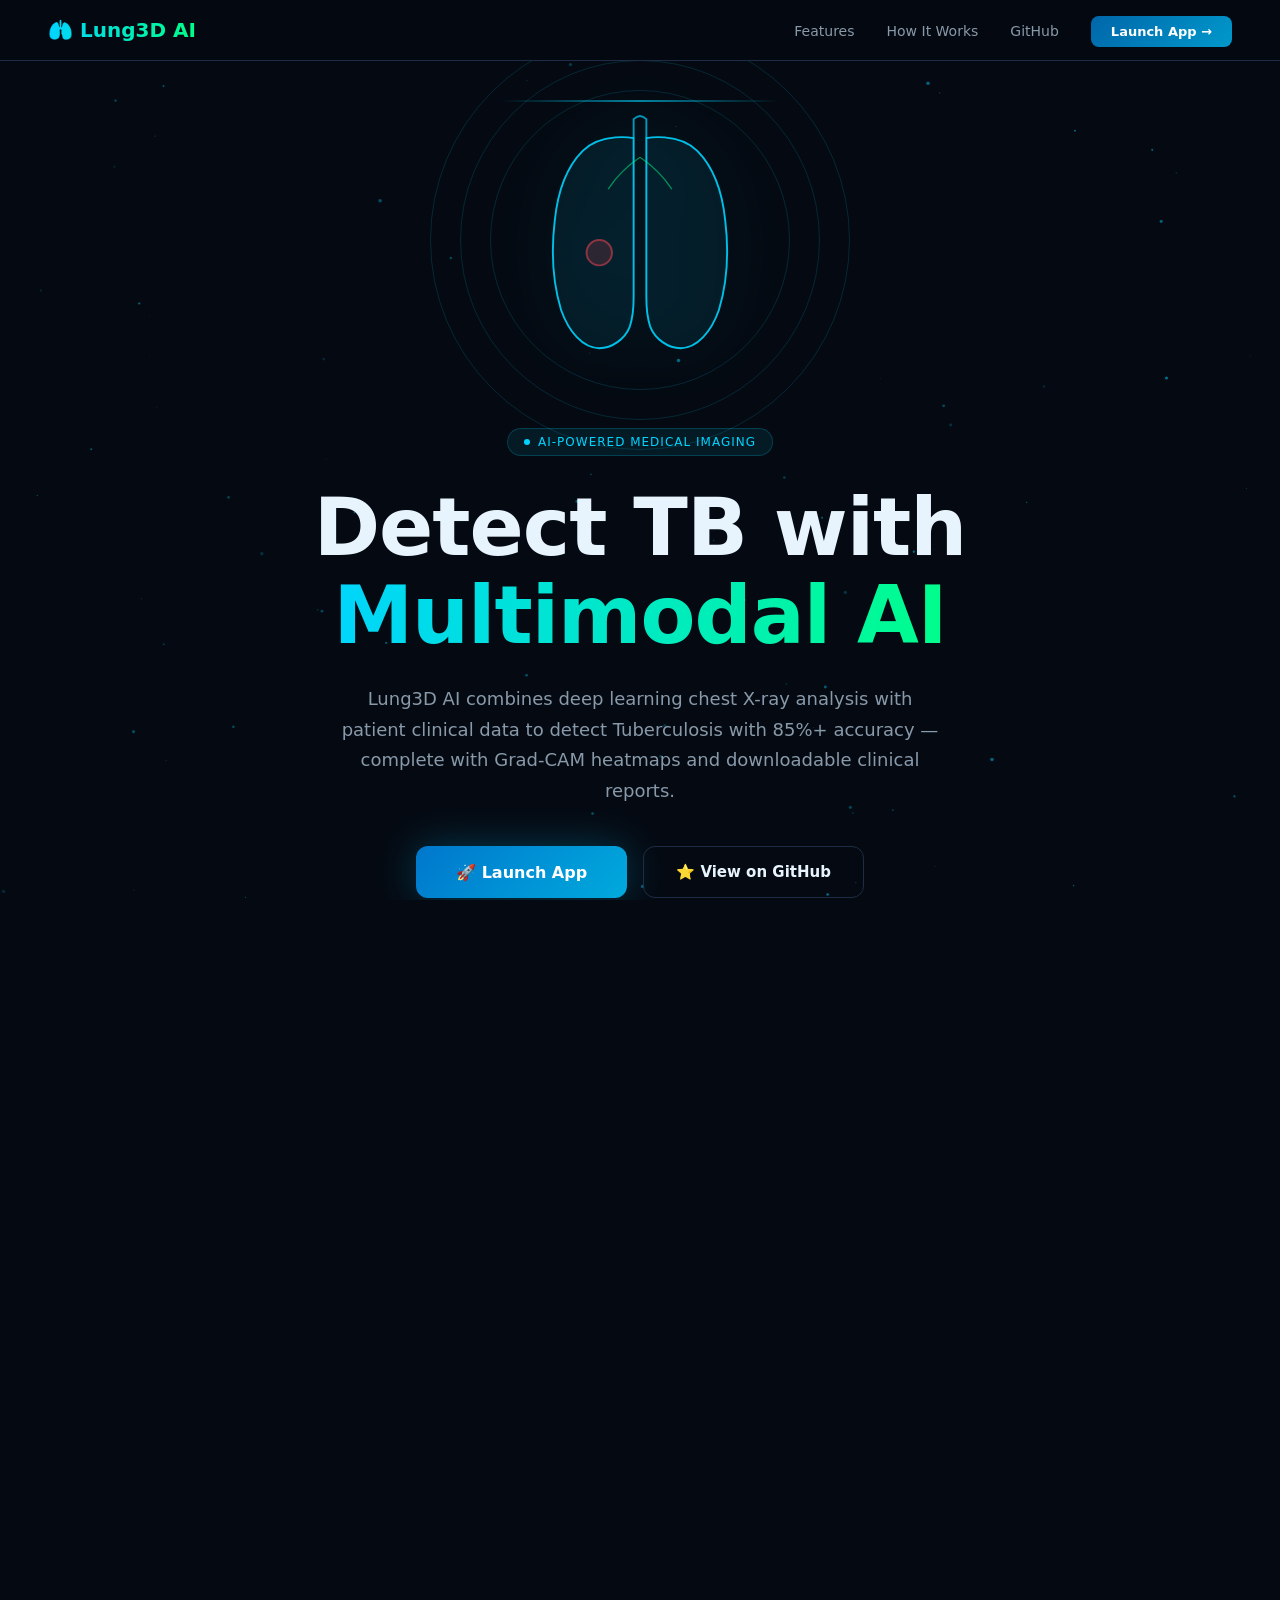
==== templates/landing.html @ 9de023b6 "Add professional landing page with animations" ====
<!DOCTYPE html>
<html lang="en">
<head>
  <meta charset="UTF-8"/>
  <meta name="viewport" content="width=device-width, initial-scale=1.0"/>
  <title>Lung3D AI — AI-Powered TB Detection</title>
  <style>
    /* ── Reset ── */
    *, *::before, *::after {
      box-sizing: border-box;
      margin: 0; padding: 0;
    }

    :root {
      --bg:          #050a12;
      --accent:      #00d4ff;
      --green:       #00ff88;
      --red:         #ff4757;
      --text:        #e8f4fd;
      --text-dim:    #445566;
      --border:      #1e2d45;
      --card:        #0d1520;
    }

    html, body {
      height: 100%;
      background: var(--bg);
      color: var(--text);
      font-family: 'Segoe UI', system-ui, sans-serif;
      overflow-x: hidden;
    }

    /* ── Particle canvas ── */
    #particles {
      position: fixed;
      top: 0; left: 0;
      width: 100%; height: 100%;
      z-index: 0;
      pointer-events: none;
    }

    /* ── Nav ── */
    nav {
      position: fixed;
      top: 0; left: 0; right: 0;
      z-index: 100;
      display: flex;
      justify-content: space-between;
      align-items: center;
      padding: 18px 48px;
      background: rgba(5, 10, 18, 0.85);
      backdrop-filter: blur(12px);
      border-bottom: 1px solid var(--border);
    }

    .nav-logo {
      font-size: 20px;
      font-weight: 700;
      background: linear-gradient(90deg, var(--accent), var(--green));
      -webkit-background-clip: text;
      -webkit-text-fill-color: transparent;
      background-clip: text;
    }

    .nav-links {
      display: flex;
      gap: 32px;
      list-style: none;
    }

    .nav-links a {
      color: #8899aa;
      text-decoration: none;
      font-size: 14px;
      transition: color 0.2s;
    }

    .nav-links a:hover { color: var(--accent); }

    .nav-cta {
      padding: 8px 20px;
      background: linear-gradient(135deg, #0066aa, #0099cc);
      border-radius: 8px;
      color: white !important;
      font-weight: 600 !important;
      font-size: 13px !important;
    }

    /* ── Hero ── */
    .hero {
      position: relative;
      z-index: 1;
      min-height: 100vh;
      display: flex;
      flex-direction: column;
      align-items: center;
      justify-content: center;
      text-align: center;
      padding: 100px 24px 60px;
    }

    .hero-badge {
      display: inline-flex;
      align-items: center;
      gap: 8px;
      padding: 6px 16px;
      background: rgba(0, 212, 255, 0.08);
      border: 1px solid rgba(0, 212, 255, 0.2);
      border-radius: 999px;
      font-size: 12px;
      color: var(--accent);
      margin-bottom: 28px;
      letter-spacing: 1px;
      text-transform: uppercase;
    }

    .badge-dot {
      width: 6px; height: 6px;
      background: var(--accent);
      border-radius: 50%;
      animation: pulse-dot 1.5s infinite;
    }

    @keyframes pulse-dot {
      0%, 100% { opacity: 1; transform: scale(1); }
      50%       { opacity: 0.4; transform: scale(0.7); }
    }

    .hero-title {
      font-size: clamp(42px, 7vw, 80px);
      font-weight: 800;
      line-height: 1.1;
      margin-bottom: 24px;
      letter-spacing: -1px;
    }

    .hero-title .line1 { color: var(--text); }

    .hero-title .line2 {
      background: linear-gradient(
        90deg, var(--accent), var(--green), var(--accent)
      );
      background-size: 200%;
      -webkit-background-clip: text;
      -webkit-text-fill-color: transparent;
      background-clip: text;
      animation: shimmer 3s linear infinite;
    }

    @keyframes shimmer {
      0%   { background-position: 0% }
      100% { background-position: 200% }
    }

    .hero-sub {
      font-size: clamp(15px, 2vw, 18px);
      color: #8899aa;
      max-width: 600px;
      line-height: 1.7;
      margin-bottom: 40px;
    }

    .hero-buttons {
      display: flex;
      gap: 16px;
      flex-wrap: wrap;
      justify-content: center;
      margin-bottom: 64px;
    }

    .btn-launch {
      padding: 16px 40px;
      background: linear-gradient(135deg, #0077cc, #00aadd);
      color: white;
      border: none;
      border-radius: 12px;
      font-size: 16px;
      font-weight: 700;
      cursor: pointer;
      text-decoration: none;
      display: inline-flex;
      align-items: center;
      gap: 10px;
      transition: all 0.3s;
      box-shadow: 0 0 40px rgba(0, 170, 221, 0.3);
    }

    .btn-launch:hover {
      transform: translateY(-2px);
      box-shadow: 0 0 60px rgba(0, 170, 221, 0.5);
    }

    .btn-github {
      padding: 16px 32px;
      background: transparent;
      color: var(--text);
      border: 1px solid var(--border);
      border-radius: 12px;
      font-size: 15px;
      font-weight: 600;
      cursor: pointer;
      text-decoration: none;
      display: inline-flex;
      align-items: center;
      gap: 10px;
      transition: all 0.3s;
    }

    .btn-github:hover {
      border-color: var(--accent);
      color: var(--accent);
    }

    /* ── Lung animation ── */
    .lung-visual {
      position: relative;
      width: 280px;
      height: 280px;
      margin-bottom: 48px;
    }

    .lung-svg {
      width: 100%;
      height: 100%;
      filter: drop-shadow(0 0 30px rgba(0, 212, 255, 0.4));
      animation: float 4s ease-in-out infinite;
    }

    @keyframes float {
      0%, 100% { transform: translateY(0px); }
      50%       { transform: translateY(-12px); }
    }

    .lung-ring {
      position: absolute;
      top: 50%; left: 50%;
      transform: translate(-50%, -50%);
      border-radius: 50%;
      border: 1px solid rgba(0, 212, 255, 0.15);
      animation: ring-expand 3s ease-out infinite;
    }

    .lung-ring:nth-child(1) {
      width: 300px; height: 300px;
      animation-delay: 0s;
    }
    .lung-ring:nth-child(2) {
      width: 360px; height: 360px;
      animation-delay: 1s;
    }
    .lung-ring:nth-child(3) {
      width: 420px; height: 420px;
      animation-delay: 2s;
    }

    @keyframes ring-expand {
      0%   { opacity: 0.5; transform: translate(-50%,-50%) scale(0.8); }
      100% { opacity: 0;   transform: translate(-50%,-50%) scale(1.2); }
    }

    /* ── Stats bar ── */
    .stats-bar {
      display: flex;
      gap: 48px;
      justify-content: center;
      flex-wrap: wrap;
      padding: 32px;
      background: var(--card);
      border: 1px solid var(--border);
      border-radius: 16px;
      max-width: 700px;
      width: 100%;
    }

    .stat-item {
      text-align: center;
    }

    .stat-value {
      font-size: 32px;
      font-weight: 800;
      background: linear-gradient(135deg, var(--accent), var(--green));
      -webkit-background-clip: text;
      -webkit-text-fill-color: transparent;
      background-clip: text;
    }

    .stat-label {
      font-size: 12px;
      color: #445566;
      text-transform: uppercase;
      letter-spacing: 1px;
      margin-top: 4px;
    }

    /* ── Features section ── */
    .features {
      position: relative;
      z-index: 1;
      max-width: 1100px;
      margin: 0 auto;
      padding: 80px 24px;
    }

    .section-title {
      text-align: center;
      font-size: 36px;
      font-weight: 700;
      margin-bottom: 12px;
    }

    .section-sub {
      text-align: center;
      color: #8899aa;
      font-size: 15px;
      margin-bottom: 48px;
    }

    .features-grid {
      display: grid;
      grid-template-columns: repeat(auto-fit, minmax(280px, 1fr));
      gap: 20px;
    }

    .feature-card {
      background: var(--card);
      border: 1px solid var(--border);
      border-radius: 16px;
      padding: 28px;
      transition: all 0.3s;
      position: relative;
      overflow: hidden;
    }

    .feature-card::before {
      content: '';
      position: absolute;
      top: 0; left: 0; right: 0;
      height: 2px;
      background: linear-gradient(90deg, var(--accent), var(--green));
      opacity: 0;
      transition: opacity 0.3s;
    }

    .feature-card:hover {
      border-color: rgba(0, 212, 255, 0.3);
      transform: translateY(-4px);
      box-shadow: 0 12px 40px rgba(0, 0, 0, 0.4);
    }

    .feature-card:hover::before { opacity: 1; }

    .feature-icon {
      font-size: 36px;
      margin-bottom: 16px;
    }

    .feature-title {
      font-size: 17px;
      font-weight: 700;
      margin-bottom: 10px;
      color: var(--text);
    }

    .feature-desc {
      font-size: 13px;
      color: #8899aa;
      line-height: 1.7;
    }

    /* ── How it works ── */
    .how-it-works {
      position: relative;
      z-index: 1;
      max-width: 900px;
      margin: 0 auto;
      padding: 0 24px 80px;
    }

    .steps {
      display: grid;
      grid-template-columns: repeat(auto-fit, minmax(200px, 1fr));
      gap: 0;
      position: relative;
    }

    .steps::before {
      content: '';
      position: absolute;
      top: 32px;
      left: 10%;
      right: 10%;
      height: 1px;
      background: linear-gradient(
        90deg, transparent, var(--accent), transparent
      );
    }

    .step {
      text-align: center;
      padding: 20px 16px;
    }

    .step-num {
      width: 64px; height: 64px;
      border-radius: 50%;
      background: var(--card);
      border: 2px solid var(--accent);
      display: flex;
      align-items: center;
      justify-content: center;
      font-size: 22px;
      margin: 0 auto 16px;
      position: relative;
      z-index: 1;
    }

    .step-title {
      font-size: 14px;
      font-weight: 700;
      margin-bottom: 8px;
      color: var(--accent);
    }

    .step-desc {
      font-size: 12px;
      color: #8899aa;
      line-height: 1.6;
    }

    /* ── CTA section ── */
    .cta-section {
      position: relative;
      z-index: 1;
      text-align: center;
      padding: 80px 24px;
      background: linear-gradient(
        180deg,
        transparent,
        rgba(0, 212, 255, 0.03),
        transparent
      );
    }

    .cta-title {
      font-size: 40px;
      font-weight: 800;
      margin-bottom: 16px;
    }

    .cta-sub {
      color: #8899aa;
      font-size: 16px;
      margin-bottom: 36px;
    }

    /* ── Footer ── */
    footer {
      position: relative;
      z-index: 1;
      text-align: center;
      padding: 24px;
      border-top: 1px solid var(--border);
      color: #445566;
      font-size: 12px;
    }

    /* ── Scan animation ── */
    .scan-line {
      position: absolute;
      left: 0; right: 0;
      height: 2px;
      background: linear-gradient(
        90deg,
        transparent,
        var(--accent),
        transparent
      );
      animation: scan 3s ease-in-out infinite;
      opacity: 0.6;
      top: 0;
    }

    @keyframes scan {
      0%   { top: 0%;   opacity: 0; }
      10%  { opacity: 0.6; }
      90%  { opacity: 0.6; }
      100% { top: 100%; opacity: 0; }
    }
  </style>
</head>
<body>

<!-- Particle canvas -->
<canvas id="particles"></canvas>

<!-- Nav -->
<nav>
  <div class="nav-logo">🫁 Lung3D AI</div>
  <ul class="nav-links">
    <li><a href="#features">Features</a></li>
    <li><a href="#how">How It Works</a></li>
    <li>
      <a href="https://github.com/murtuja43/lung3d-ai"
         target="_blank">GitHub</a>
    </li>
    <li>
      <a href="/app" class="nav-cta">Launch App →</a>
    </li>
  </ul>
</nav>

<!-- Hero -->
<section class="hero">

  <div class="lung-visual">
    <div class="lung-ring"></div>
    <div class="lung-ring"></div>
    <div class="lung-ring"></div>
    <div class="scan-line"></div>
    <svg class="lung-svg" viewBox="0 0 200 220"
         fill="none" xmlns="http://www.w3.org/2000/svg">
      <!-- Left lung -->
      <path d="M95 30 C95 30 70 25 55 40
               C40 55 35 75 33 95
               C30 120 32 145 38 165
               C44 182 55 195 68 195
               C78 195 88 188 92 178
               C94 172 95 165 95 155 Z"
            fill="rgba(0,212,255,0.08)"
            stroke="#00d4ff" stroke-width="1.5"
            opacity="0.9"/>
      <!-- Right lung -->
      <path d="M105 30 C105 30 130 25 145 40
               C160 55 165 75 167 95
               C170 120 168 145 162 165
               C156 182 145 195 132 195
               C122 195 112 188 108 178
               C106 172 105 165 105 155 Z"
            fill="rgba(0,212,255,0.08)"
            stroke="#00d4ff" stroke-width="1.5"
            opacity="0.9"/>
      <!-- Trachea -->
      <path d="M95 30 L95 15 Q100 10 105 15 L105 30"
            stroke="#00d4ff" stroke-width="1.5"
            fill="none" opacity="0.7"/>
      <!-- Bronchi left -->
      <path d="M100 45 Q85 55 75 70"
            stroke="#00ff88" stroke-width="1"
            fill="none" opacity="0.5"/>
      <!-- Bronchi right -->
      <path d="M100 45 Q115 55 125 70"
            stroke="#00ff88" stroke-width="1"
            fill="none" opacity="0.5"/>
      <!-- Abnormal region (red dot) -->
      <circle cx="68" cy="120" r="8"
              fill="rgba(255,71,87,0.3)"
              stroke="#ff4757" stroke-width="1.5">
        <animate attributeName="r"
                 values="8;11;8"
                 dur="2s" repeatCount="indefinite"/>
        <animate attributeName="opacity"
                 values="0.8;0.4;0.8"
                 dur="2s" repeatCount="indefinite"/>
      </circle>
    </svg>
  </div>

  <div class="hero-badge">
    <div class="badge-dot"></div>
    AI-Powered Medical Imaging
  </div>

  <h1 class="hero-title">
    <div class="line1">Detect TB with</div>
    <div class="line2">Multimodal AI</div>
  </h1>

  <p class="hero-sub">
    Lung3D AI combines deep learning chest X-ray analysis
    with patient clinical data to detect Tuberculosis with
    85%+ accuracy — complete with Grad-CAM heatmaps and
    downloadable clinical reports.
  </p>

  <div class="hero-buttons">
    <a href="/app" class="btn-launch">
      🚀 Launch App
    </a>
    <a href="https://github.com/murtuja43/lung3d-ai"
       target="_blank" class="btn-github">
      ⭐ View on GitHub
    </a>
  </div>

  <div class="stats-bar">
    <div class="stat-item">
      <div class="stat-value" id="acc-counter">0%</div>
      <div class="stat-label">Model Accuracy</div>
    </div>
    <div class="stat-item">
      <div class="stat-value" id="img-counter">0</div>
      <div class="stat-label">Training Images</div>
    </div>
    <div class="stat-item">
      <div class="stat-value" id="param-counter">0</div>
      <div class="stat-label">Patient Parameters</div>
    </div>
    <div class="stat-item">
      <div class="stat-value">Real</div>
      <div class="stat-label">CNN Model</div>
    </div>
  </div>

</section>

<!-- Features -->
<section class="features" id="features">
  <h2 class="section-title">Everything You Need</h2>
  <p class="section-sub">
    A complete multimodal AI pipeline from X-ray to clinical report
  </p>

  <div class="features-grid">
    <div class="feature-card">
      <div class="feature-icon">🧠</div>
      <div class="feature-title">ResNet18 CNN</div>
      <div class="feature-desc">
        Transfer learning on 800+ real chest X-rays.
        Trained to 85% accuracy on the Montgomery
        & Shenzhen TB datasets.
      </div>
    </div>
    <div class="feature-card">
      <div class="feature-icon">🔥</div>
      <div class="feature-title">Grad-CAM Heatmaps</div>
      <div class="feature-desc">
        Visual explanation of AI decisions. See exactly
        which lung regions the model identified as
        suspicious — overlaid on the original X-ray.
      </div>
    </div>
    <div class="feature-card">
      <div class="feature-icon">👤</div>
      <div class="feature-title">Patient Parameters</div>
      <div class="feature-desc">
        11 clinical parameters including age, BMI,
        symptoms, and risk factors fused with image
        analysis for higher accuracy predictions.
      </div>
    </div>
    <div class="feature-card">
      <div class="feature-icon">🌐</div>
      <div class="feature-title">3D Lung Visualization</div>
      <div class="feature-desc">
        Interactive Three.js 3D point cloud of lung
        tissue. Abnormal regions highlighted in red,
        rotating in real time.
      </div>
    </div>
    <div class="feature-card">
      <div class="feature-icon">📄</div>
      <div class="feature-title">PDF Clinical Report</div>
      <div class="feature-desc">
        Download a professional clinical report with
        patient data, X-ray images, heatmap, prediction
        breakdown, and reasoning.
      </div>
    </div>
    <div class="feature-card">
      <div class="feature-icon">⚡</div>
      <div class="feature-title">Real-time Analysis</div>
      <div class="feature-desc">
        Upload an X-ray and get results in seconds.
        Powered by Apple MPS GPU acceleration and
        optimized inference pipeline.
      </div>
    </div>
  </div>
</section>

<!-- How it works -->
<section class="how-it-works" id="how">
  <h2 class="section-title">How It Works</h2>
  <p class="section-sub">Four steps from upload to diagnosis</p>

  <div class="steps">
    <div class="step">
      <div class="step-num">📋</div>
      <div class="step-title">Enter Patient Data</div>
      <div class="step-desc">
        Fill in age, sex, BMI, symptoms and risk factors
      </div>
    </div>
    <div class="step">
      <div class="step-num">🖼️</div>
      <div class="step-title">Upload X-Ray</div>
      <div class="step-desc">
        Drag & drop a chest X-ray image in PNG or JPG format
      </div>
    </div>
    <div class="step">
      <div class="step-num">🤖</div>
      <div class="step-title">AI Analysis</div>
      <div class="step-desc">
        CNN + clinical fusion model analyzes both inputs
      </div>
    </div>
    <div class="step">
      <div class="step-num">📄</div>
      <div class="step-title">Get Report</div>
      <div class="step-desc">
        View heatmap, prediction, and download PDF report
      </div>
    </div>
  </div>
</section>

<!-- CTA -->
<section class="cta-section">
  <h2 class="cta-title">Ready to Try It?</h2>
  <p class="cta-sub">
    Upload a chest X-ray and get an AI-powered TB analysis in seconds
  </p>
  <a href="/app" class="btn-launch">
    🚀 Launch Lung3D AI
  </a>
</section>

<!-- Footer -->
<footer>
  <p>
    🫁 Lung3D AI — Built with PyTorch, Flask & Three.js |
    <a href="https://github.com/murtuja43/lung3d-ai"
       style="color:#445566"
       target="_blank">GitHub</a> |
    ⚠️ For educational purposes only. Not for clinical use.
  </p>
</footer>

<script>
// ── Particle system ──
const canvas = document.getElementById('particles');
const ctx    = canvas.getContext('2d');
let particles = [];

function resize() {
  canvas.width  = window.innerWidth;
  canvas.height = window.innerHeight;
}
resize();
window.addEventListener('resize', resize);

for (let i = 0; i < 80; i++) {
  particles.push({
    x:    Math.random() * canvas.width,
    y:    Math.random() * canvas.height,
    r:    Math.random() * 1.5 + 0.3,
    dx:   (Math.random() - 0.5) * 0.3,
    dy:   (Math.random() - 0.5) * 0.3,
    alpha: Math.random() * 0.4 + 0.1,
  });
}

function drawParticles() {
  ctx.clearRect(0, 0, canvas.width, canvas.height);
  particles.forEach(p => {
    ctx.beginPath();
    ctx.arc(p.x, p.y, p.r, 0, Math.PI * 2);
    ctx.fillStyle = `rgba(0, 212, 255, ${p.alpha})`;
    ctx.fill();
    p.x += p.dx;
    p.y += p.dy;
    if (p.x < 0 || p.x > canvas.width)  p.dx *= -1;
    if (p.y < 0 || p.y > canvas.height) p.dy *= -1;
  });
  requestAnimationFrame(drawParticles);
}
drawParticles();

// ── Counter animation ──
function animateCounter(id, target, suffix='', duration=2000) {
  const el    = document.getElementById(id);
  const start = performance.now();
  function update(now) {
    const progress = Math.min((now - start) / duration, 1);
    const eased    = 1 - Math.pow(1 - progress, 3);
    el.textContent = Math.round(eased * target) + suffix;
    if (progress < 1) requestAnimationFrame(update);
  }
  requestAnimationFrame(update);
}

// Start counters when page loads
window.addEventListener('load', () => {
  setTimeout(() => {
    animateCounter('acc-counter',  85,  '%');
    animateCounter('img-counter',  800, '+');
    animateCounter('param-counter', 11,  '');
  }, 500);
});
</script>

</body>
</html>
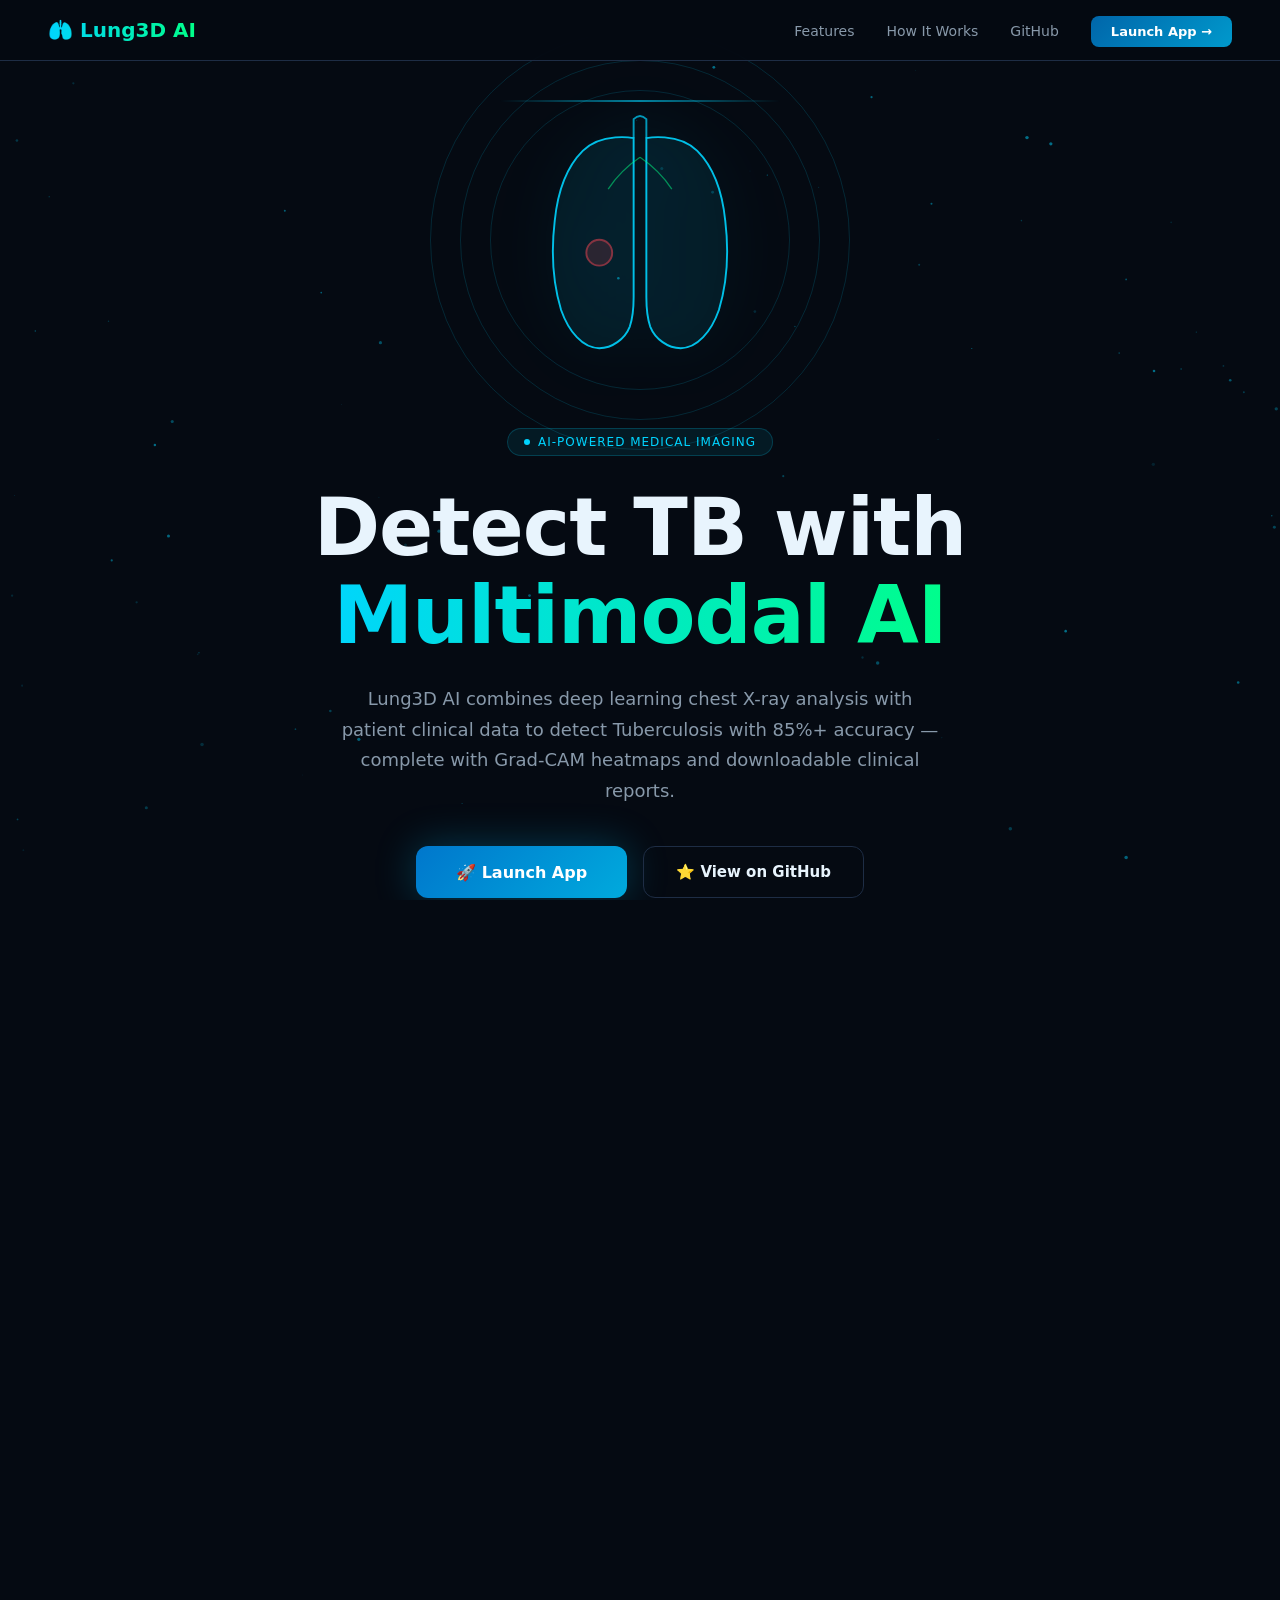
==== commit 453a22ac: "Add lung emoji favicon" ====
--- a/templates/landing.html
+++ b/templates/landing.html
@@ -3,6 +3,7 @@
 <head>
   <meta charset="UTF-8"/>
   <meta name="viewport" content="width=device-width, initial-scale=1.0"/>
+  <link rel="icon" href="data:image/svg+xml,<svg xmlns='http://www.w3.org/2000/svg' viewBox='0 0 100 100'><text y='.9em' font-size='90'>🫁</text></svg>"/>
   <title>Lung3D AI — AI-Powered TB Detection</title>
   <style>
     /* ── Reset ── */
